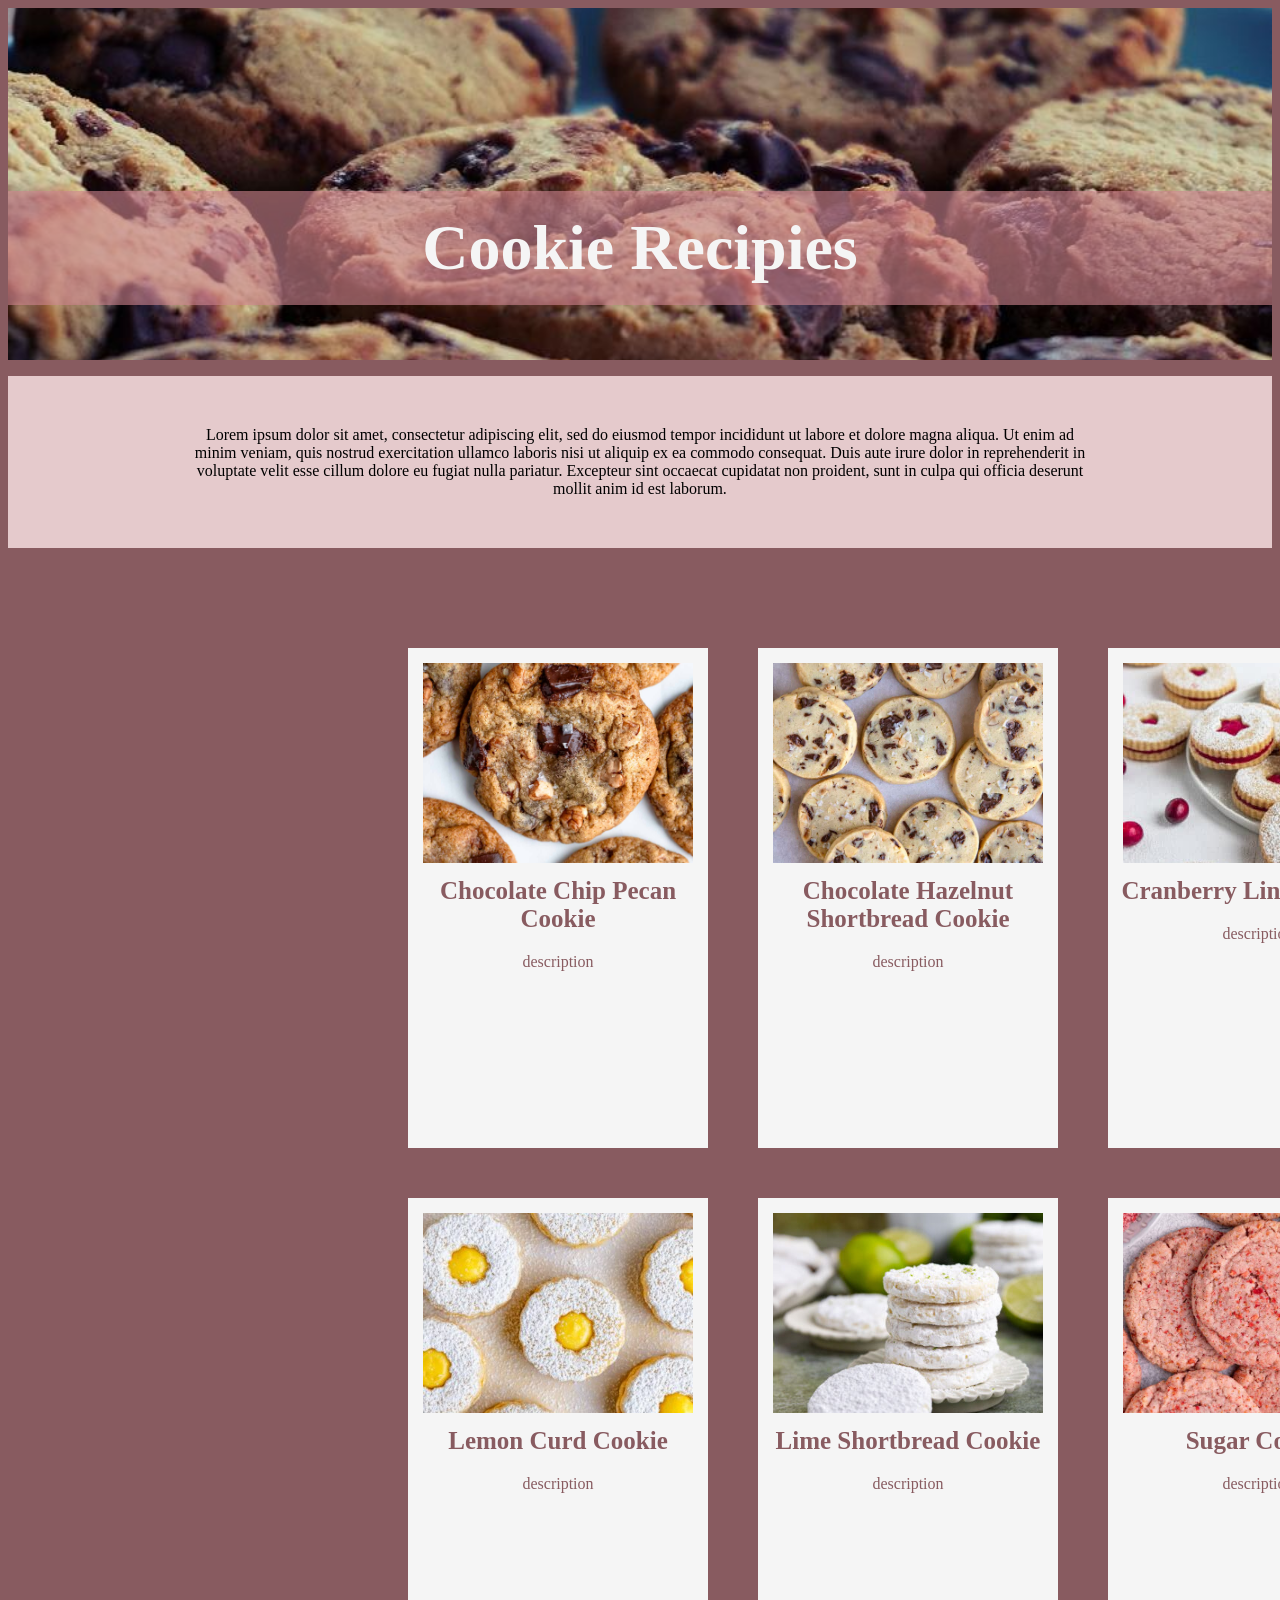
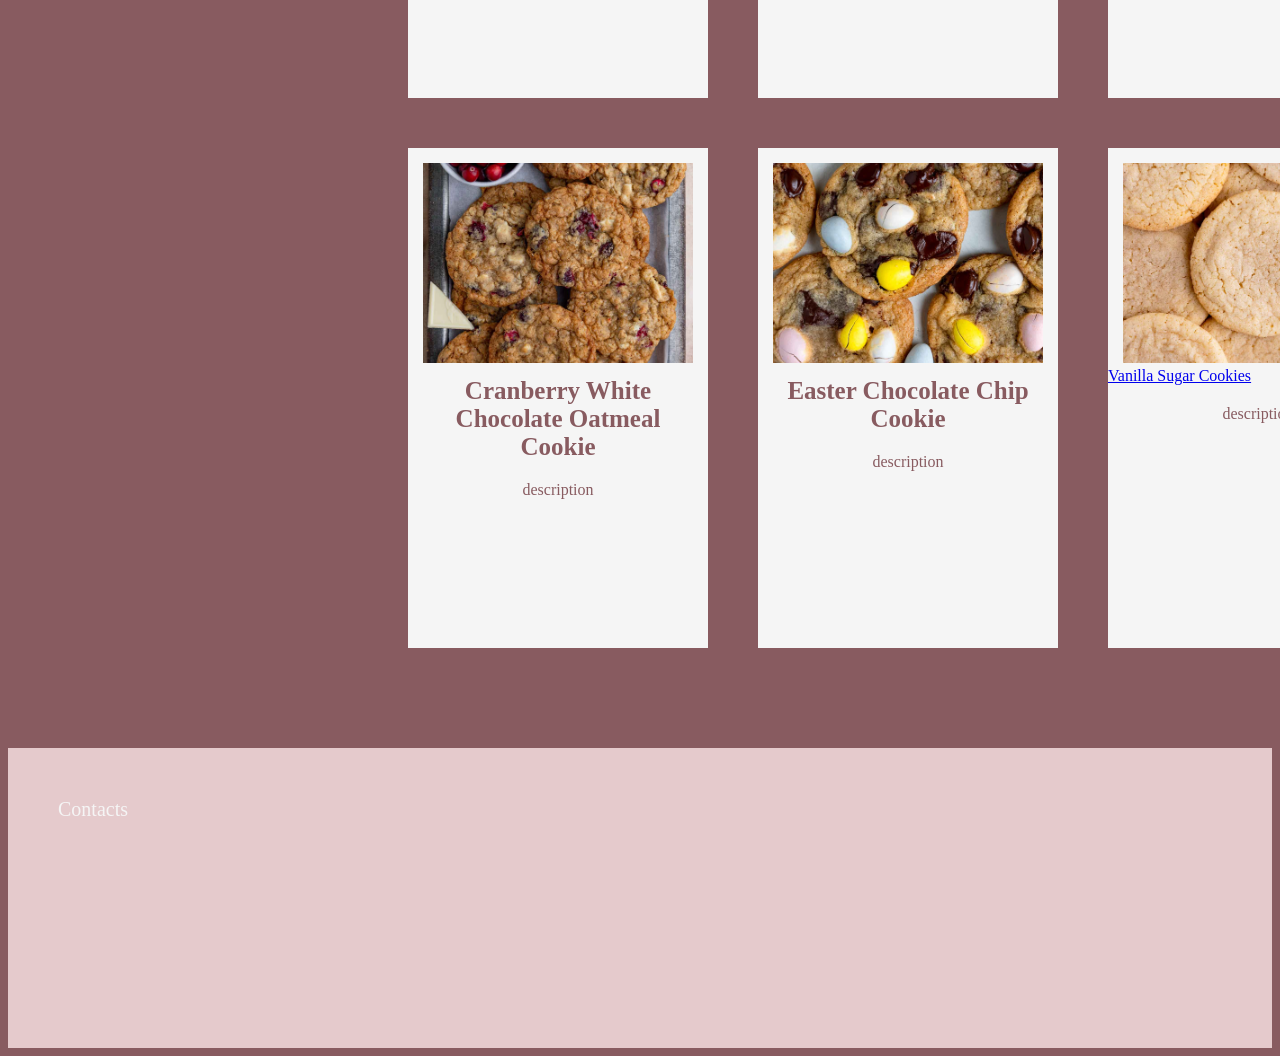
==== index.html @ 49d1e4c1 "made the entire recipe card body a clickable link & added hover effects for the card descs as well" ====
<!DOCTYPE html>
<html lang="en">
<head>
<meta charset="UTF-8">
<meta name="viewport" content="width=device-width, initial-scale=1.0">
<link rel="stylesheet" href="index-style.css">
<title>Cookie Recipies</title>
</head>
<body>
    <section class="hero-image">
        <h1 class="hero-text"> Cookie Recipies </h1>
    </section>
    <section class="description">
        <p class="descriptive-text">
            Lorem ipsum dolor sit amet, consectetur adipiscing elit, sed do eiusmod tempor incididunt ut labore et dolore magna aliqua. Ut enim ad minim veniam, quis nostrud exercitation ullamco laboris nisi ut aliquip ex ea commodo consequat. Duis aute irure dolor in reprehenderit in voluptate velit esse cillum dolore eu fugiat nulla pariatur. Excepteur sint occaecat cupidatat non proident, sunt in culpa qui officia deserunt mollit anim id est laborum.
        </p>
    </section>
    <section class="grid">
        <a href="./chocolate-chip-pecan-recipe-page.html">
            <div class="card">
                <div class="img-container-pecan"></div>
                <h2>Chocolate Chip Pecan Cookie</h2>
                <p class="card-text"> description</p>
            </div>
        </a>
        <a href="./chocolate-hazelnut-shortbread-recipe-page.html">
            <div class="card">
                <div class="img-container-hazel"></div>
                <h2>Chocolate Hazelnut Shortbread Cookie</h2>
                <p class="card-text"> description</p>
            </div>
        </a>
        <a href="./cranberry-linzer-recipe-page.html">
            <div class="card">
                <div class="img-container-linzer"></div>
                <h2>Cranberry Linzer Cookie</h2>
                <p class="card-text"> description</p>
            </div>
        </a>
        <a href="./lemon-curd-recipe-page.html">
            <div class="card">
                <div class="img-container-lemon"></div>
                <h2>Lemon Curd Cookie</h2>
                <p class="card-text"> description</p>
            </div>
        </a>
        <a href="./lime-shortbread-recipe-page.html">
            <div class="card">
                <div class="img-container-lime"></div>
                <h2>Lime Shortbread Cookie</h2>
                <p class="card-text"> description</p>
            </div>
        </a>
        <a href="./strawberry-sugar.html">
            <div class="card">
                <div class="img-container-strawberry"></div>
                <h2>Sugar Cookie</h2> 
                <p class="card-text"> description</p>
            </div>
        </a>
        <a href="./cranberry-white-chocolate-oatmeal-recipe-page.html">
            <div class="card">
                <div class="img-container-oat"></div>
                <h2>Cranberry White Chocolate Oatmeal Cookie</h2>
                <p class="card-text"> description</p>
            </div>
        </a>
        <a href="./easter-chocolate-chip-recipe-page.html">
            <div class="card">
                <div class="img-container-easter"></div>
                <h2>Easter Chocolate Chip Cookie</h2>
                <p class="card-text"> description</p>
            </div>
        </a>
        <div class="card">
             <div class="img-container-vanilla">
            </div>
            <a href="./vanilla-sugar-recipe-page.html">Vanilla Sugar Cookies</a>
            <p class="card-text"> description</p>
        </div>
    </section>
    <section class="banner-box">
        <p class="contacts-text">
            Contacts
        </p>

    </section>
</body>
---- index-style.css ----
body{
    background: #885B60;
}
img{
    overflow: hidden;
}
.hero-text {
    display: block;
    background-color: #CF868F99;
    color: whitesmoke;
    position: absolute;
    text-align: center;
    top: 130px;
    width: 100%;
    font-size: 4rem;
    padding-top: 20px;
    padding-bottom: 20px;
}
.hero-image {
    background-image: url("./imgs/hero-img.jpg");
    height: 352px;
    width: 100%;
    background-size: cover;
    background-position: center;
    position: relative;
    margin: 0;
    padding: 0;
}
.description{
    background: #E5CACC;
    width: 100%;
    margin: 0;
    padding: 0;
}
.descriptive-text{
    text-align: center;
    padding: 50px;
    margin-left: 10%;
    margin-right: 10%;
}
.grid{
    display: grid;
    grid-template-columns: auto auto auto;
    gap: 50px;
    margin-top: 100px;
    margin-left: 400px;
    margin-right: 400px;
    margin-bottom: 100px;
}
.card{
    display:inline-block;
    background: whitesmoke;
    margin: auto;
    height: 500px;
    width: 300px;
    color:#885B60
}
.card:hover{
    border-style: double;
    border-width: 10px;
    border-color: #FFDEDE;
    height: 480px;
    width: 280px;
    text-decoration: underline;
    font-weight: bolder;
}
.img-container-pecan{
    background-image: url("./imgs/Chocolate-Chip-Pecan-Cookies.jpg");
    height: 40%;
    width: 90%;
    background-size: cover;
    background-position: center;
    position: relative;
    margin: 15px;
    margin-bottom: 0px;
    padding: 0;
    display: inline-block;
}
.img-container-hazel{
    background-image: url("./imgs/Chocolate-Hazelnut-Shortbread-Cookies-2-.jpg");
    height: 40%;
    width: 90%;
    background-size: cover;
    background-position: center;
    position: relative;
    margin: 15px;
    margin-bottom: 0px;
    padding: 0;
    display: inline-block;
}
.img-container-linzer{
    background-image: url("./imgs/Cranberry-Linzer-Cookie-3-5-360x480.jpg");
    height: 40%;
    width: 90%;
    background-size: cover;
    background-position: center;
    position: relative;
    margin: 15px;
    margin-bottom: 0px;
    padding: 0;
    display: inline-block;
}
.img-container-lemon{
    background-image: url("./imgs/Lemon-Curd-Cookies-21-360x480.jpg");
    height: 40%;
    width: 90%;
    background-size: cover;
    background-position: center;
    position: relative;
    margin: 15px;
    margin-bottom: 0px;
    padding: 0;
    display: inline-block;
}
.img-container-lime{
    background-image: url("./imgs/Lime-Shortbread-Cookies-93-3C-360x480.jpg");
    height: 40%;
    width: 90%;
    background-size: cover;
    background-position: center;
    position: relative;
    margin: 15px;
    margin-bottom: 0px;
    padding: 0;
    display: inline-block;
}
.img-container-strawberry{
    background-image: url("./imgs/Strawberry-Sugar-Cookies.jpg");
    height: 40%;
    width: 90%;
    background-size: cover;
    background-position: center;
    position: relative;
    margin: 15px;
    margin-bottom: 0px;
    padding: 0;
    display: inline-block;
}
.img-container-oat{
    background-image: url("./imgs/Cranberry-White-Chocolate-Oatmeal-Cookies-28.jpg");
    height: 40%;
    width: 90%;
    background-size: cover;
    background-position: center;
    position: relative;
    margin: 15px;
    margin-bottom: 0px;
    padding: 0;
    display: inline-block;
}
.img-container-easter{
    background-image: url("./imgs/Easter-Chocolate-Chip-Cookies-17.jpg");
    height: 40%;
    width: 90%;
    background-size: cover;
    background-position: center;
    position: relative;
    margin: 15px;
    margin-bottom: 0px;
    padding: 0;
    display: inline-block;
}
.img-container-vanilla{
    background-image: url("./imgs/Vanilla-Sugar-Cookies-1-86.jpg");
    height: 40%;
    width: 90%;
    background-size: cover;
    background-position: center;
    position: relative;
    margin: 15px;
    margin-bottom: 0px;
    padding: 0;
    display: inline-block;
}
h2{
    text-align: center;
    color: #885B60;
    font-size: 25px;
    margin: 10px;
    display: block;
    font-weight: bold;
    text-decoration: none;
}
.card-text{
    color: #885B60;
    text-align: center;
    margin: 20px;
}
.banner-box{
    width: 100%;
    height: 300px;
    background: #E5CACC;
    margin: 0;
    padding: 0;
}
.contacts-text{
    color: whitesmoke;
    font-size: 20px;
    padding: 50px;
}
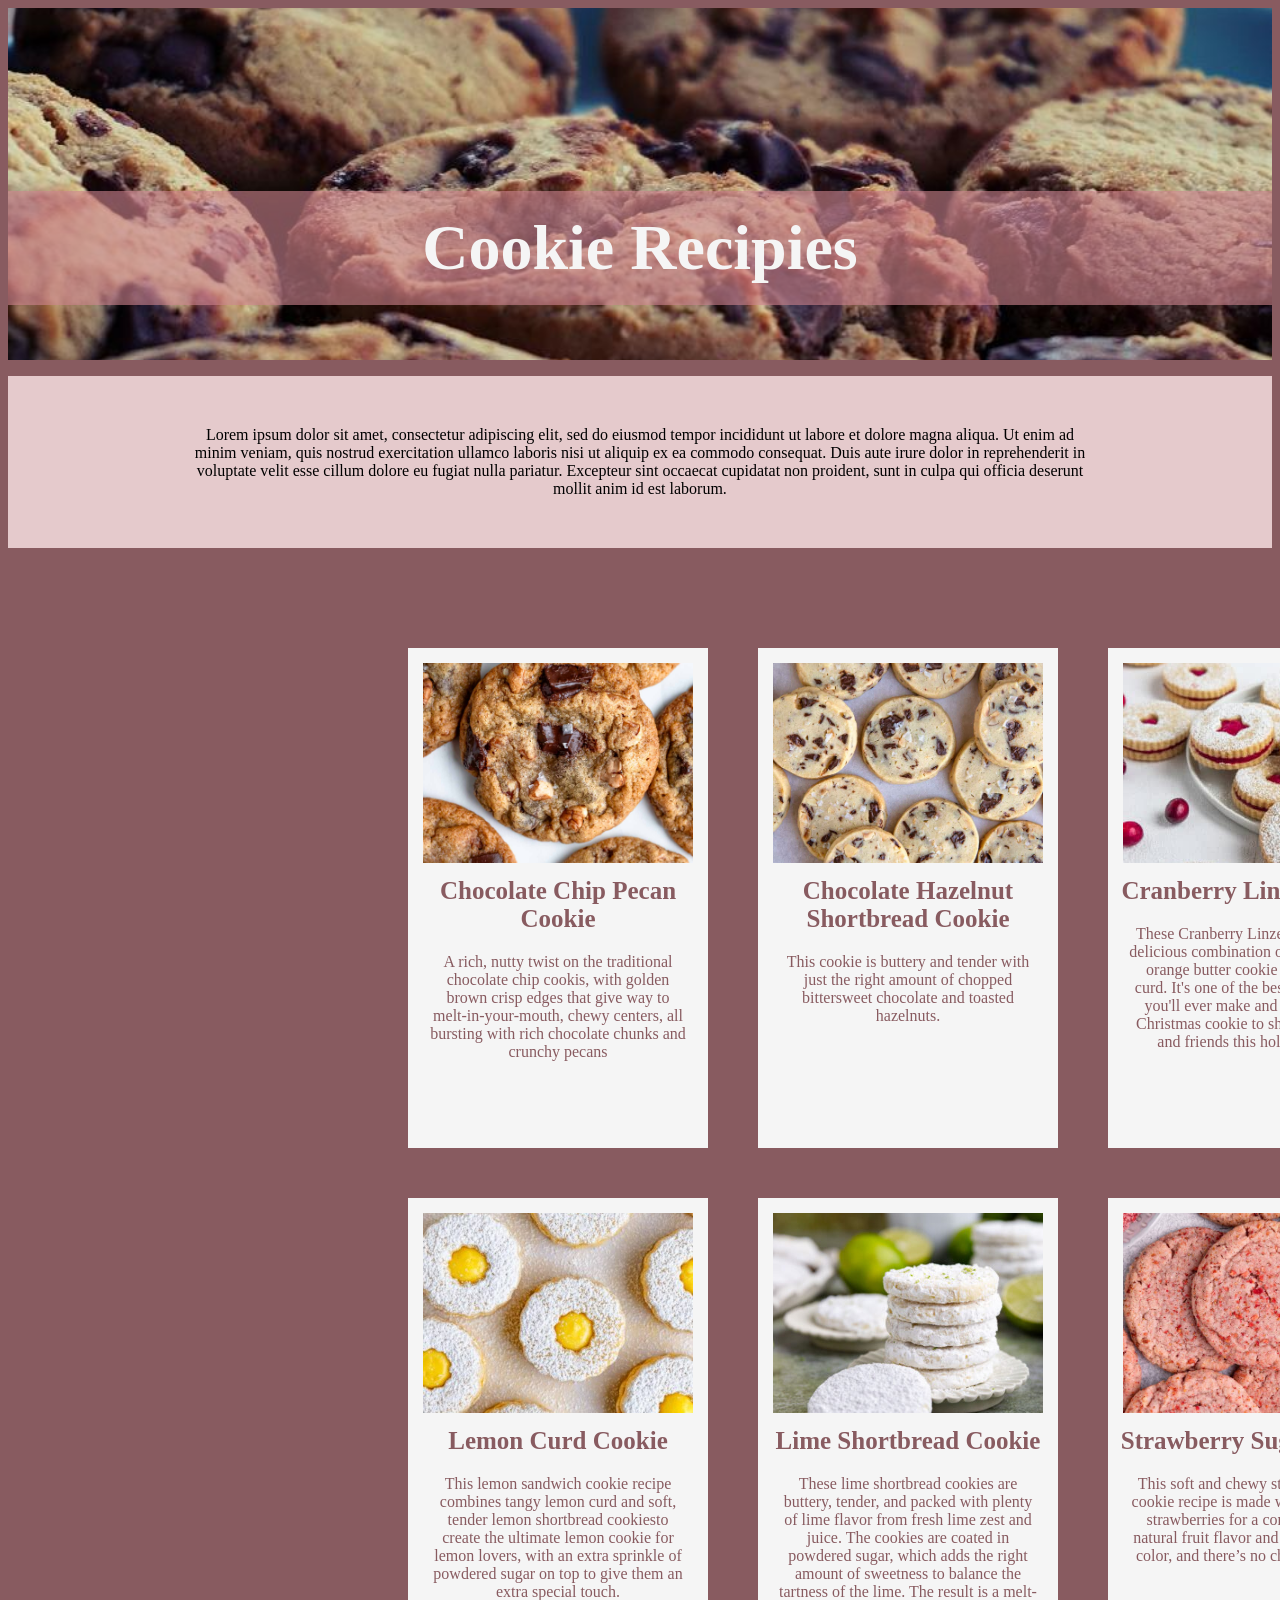
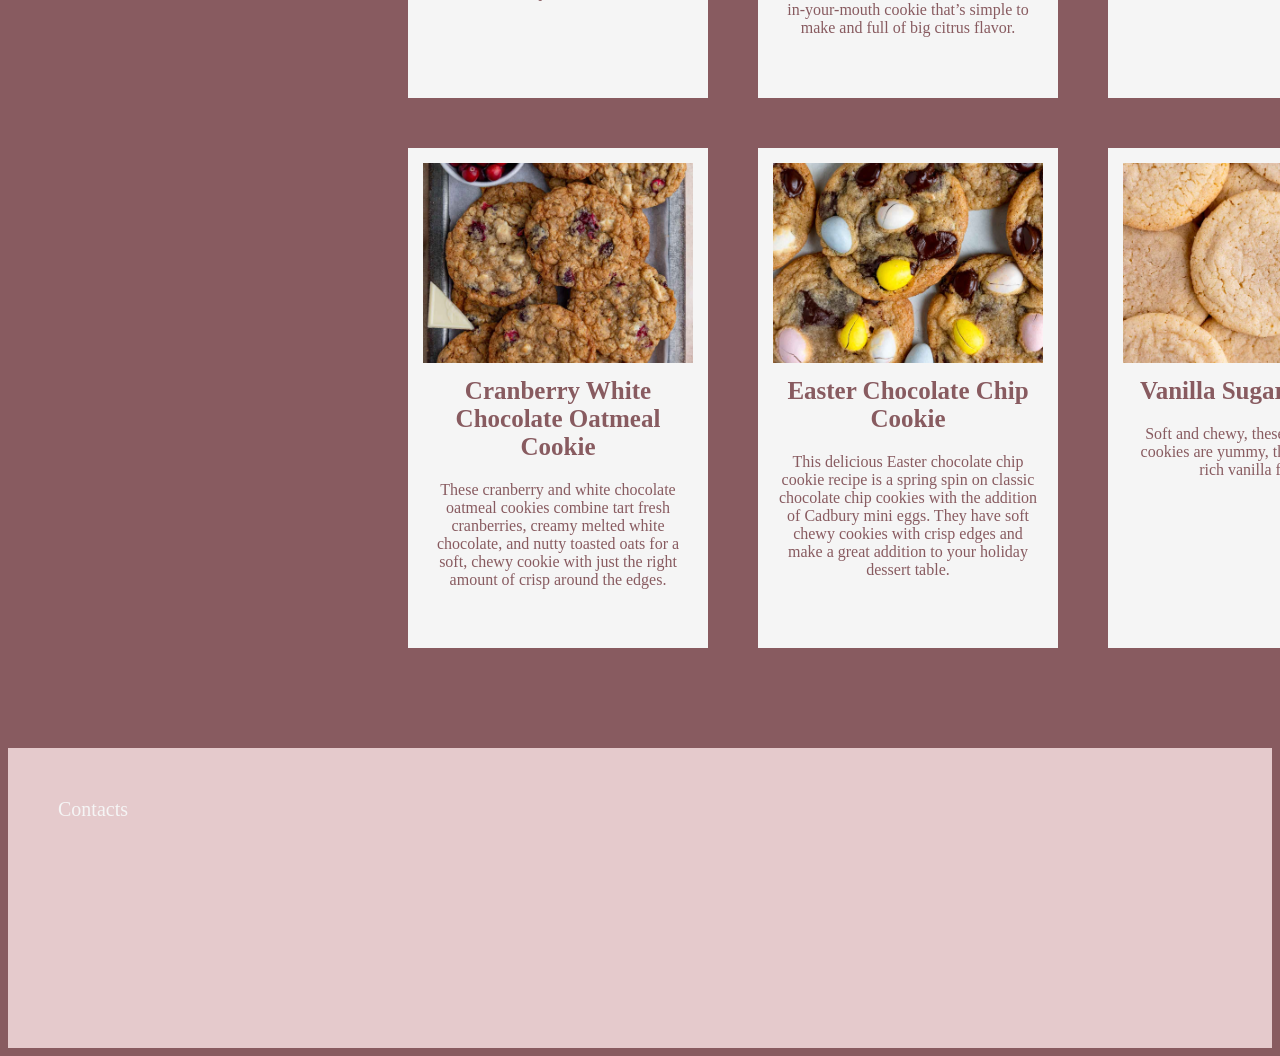
==== commit 9c1fc165: "added the info txt file and added the card blurbs" ====
--- a/index.html
+++ b/index.html
@@ -20,64 +20,66 @@
             <div class="card">
                 <div class="img-container-pecan"></div>
                 <h2>Chocolate Chip Pecan Cookie</h2>
-                <p class="card-text"> description</p>
+                <p class="card-text">A rich, nutty twist on the traditional chocolate chip cookis, with golden brown crisp edges that give way to melt-in-your-mouth, chewy centers, all bursting with rich chocolate chunks and crunchy pecans</p>
             </div>
         </a>
         <a href="./chocolate-hazelnut-shortbread-recipe-page.html">
             <div class="card">
                 <div class="img-container-hazel"></div>
                 <h2>Chocolate Hazelnut Shortbread Cookie</h2>
-                <p class="card-text"> description</p>
+                <p class="card-text">This cookie is buttery and tender with just the right amount of chopped bittersweet chocolate and toasted hazelnuts.</p>
             </div>
         </a>
         <a href="./cranberry-linzer-recipe-page.html">
             <div class="card">
                 <div class="img-container-linzer"></div>
                 <h2>Cranberry Linzer Cookie</h2>
-                <p class="card-text"> description</p>
+                <p class="card-text">These Cranberry Linzer Cookies are a delicious combination of an almond and orange butter cookie and cranberry curd. It's one of the best linzer cookies you'll ever make and it's the perfect Christmas cookie to share with family and friends this holiday season.</p>
             </div>
         </a>
         <a href="./lemon-curd-recipe-page.html">
             <div class="card">
                 <div class="img-container-lemon"></div>
                 <h2>Lemon Curd Cookie</h2>
-                <p class="card-text"> description</p>
+                <p class="card-text">This lemon sandwich cookie recipe combines tangy lemon curd and soft, tender lemon shortbread cookiesto create the ultimate lemon cookie for lemon lovers, with an extra sprinkle of powdered sugar on top to give them an extra special touch.</p>
             </div>
         </a>
         <a href="./lime-shortbread-recipe-page.html">
             <div class="card">
                 <div class="img-container-lime"></div>
                 <h2>Lime Shortbread Cookie</h2>
-                <p class="card-text"> description</p>
+                <p class="card-text">These lime shortbread cookies are buttery, tender, and packed with plenty of lime flavor from fresh lime zest and juice. The cookies are coated in powdered sugar, which adds the right amount of sweetness to balance the tartness of the lime. The result is a melt-in-your-mouth cookie that’s simple to make and full of big citrus flavor.</p>
             </div>
         </a>
         <a href="./strawberry-sugar.html">
             <div class="card">
                 <div class="img-container-strawberry"></div>
-                <h2>Sugar Cookie</h2> 
-                <p class="card-text"> description</p>
+                <h2>Strawberry Sugar Cookie</h2> 
+                <p class="card-text">This soft and chewy strawberry sugar cookie recipe is made with freeze-dried strawberries for a concentrated all-natural fruit flavor and a naturally pink color, and there’s no chilling required.</p>
             </div>
         </a>
         <a href="./cranberry-white-chocolate-oatmeal-recipe-page.html">
             <div class="card">
                 <div class="img-container-oat"></div>
                 <h2>Cranberry White Chocolate Oatmeal Cookie</h2>
-                <p class="card-text"> description</p>
+                <p class="card-text">These cranberry and white chocolate oatmeal cookies combine tart fresh cranberries, creamy melted white chocolate, and nutty toasted oats for a soft, chewy cookie with just the right amount of crisp around the edges.</p>
             </div>
         </a>
         <a href="./easter-chocolate-chip-recipe-page.html">
             <div class="card">
                 <div class="img-container-easter"></div>
                 <h2>Easter Chocolate Chip Cookie</h2>
-                <p class="card-text"> description</p>
+                <p class="card-text">This delicious Easter chocolate chip cookie recipe is a spring spin on classic chocolate chip cookies with the addition of Cadbury mini eggs.  They have soft chewy cookies with crisp edges and make a great addition to your holiday dessert table.</p>
             </div>
         </a>
+        <a href="./vanilla-sugar-recipe-page.html"> 
         <div class="card">
              <div class="img-container-vanilla">
             </div>
-            <a href="./vanilla-sugar-recipe-page.html">Vanilla Sugar Cookies</a>
-            <p class="card-text"> description</p>
+            <h2>Vanilla Sugar Cookies</h2>
+            <p class="card-text">Soft and chewy, these vanilla sugar cookies are yummy, thick and full of rich vanilla flavor.</p>
         </div>
+        </a>
     </section>
     <section class="banner-box">
         <p class="contacts-text">
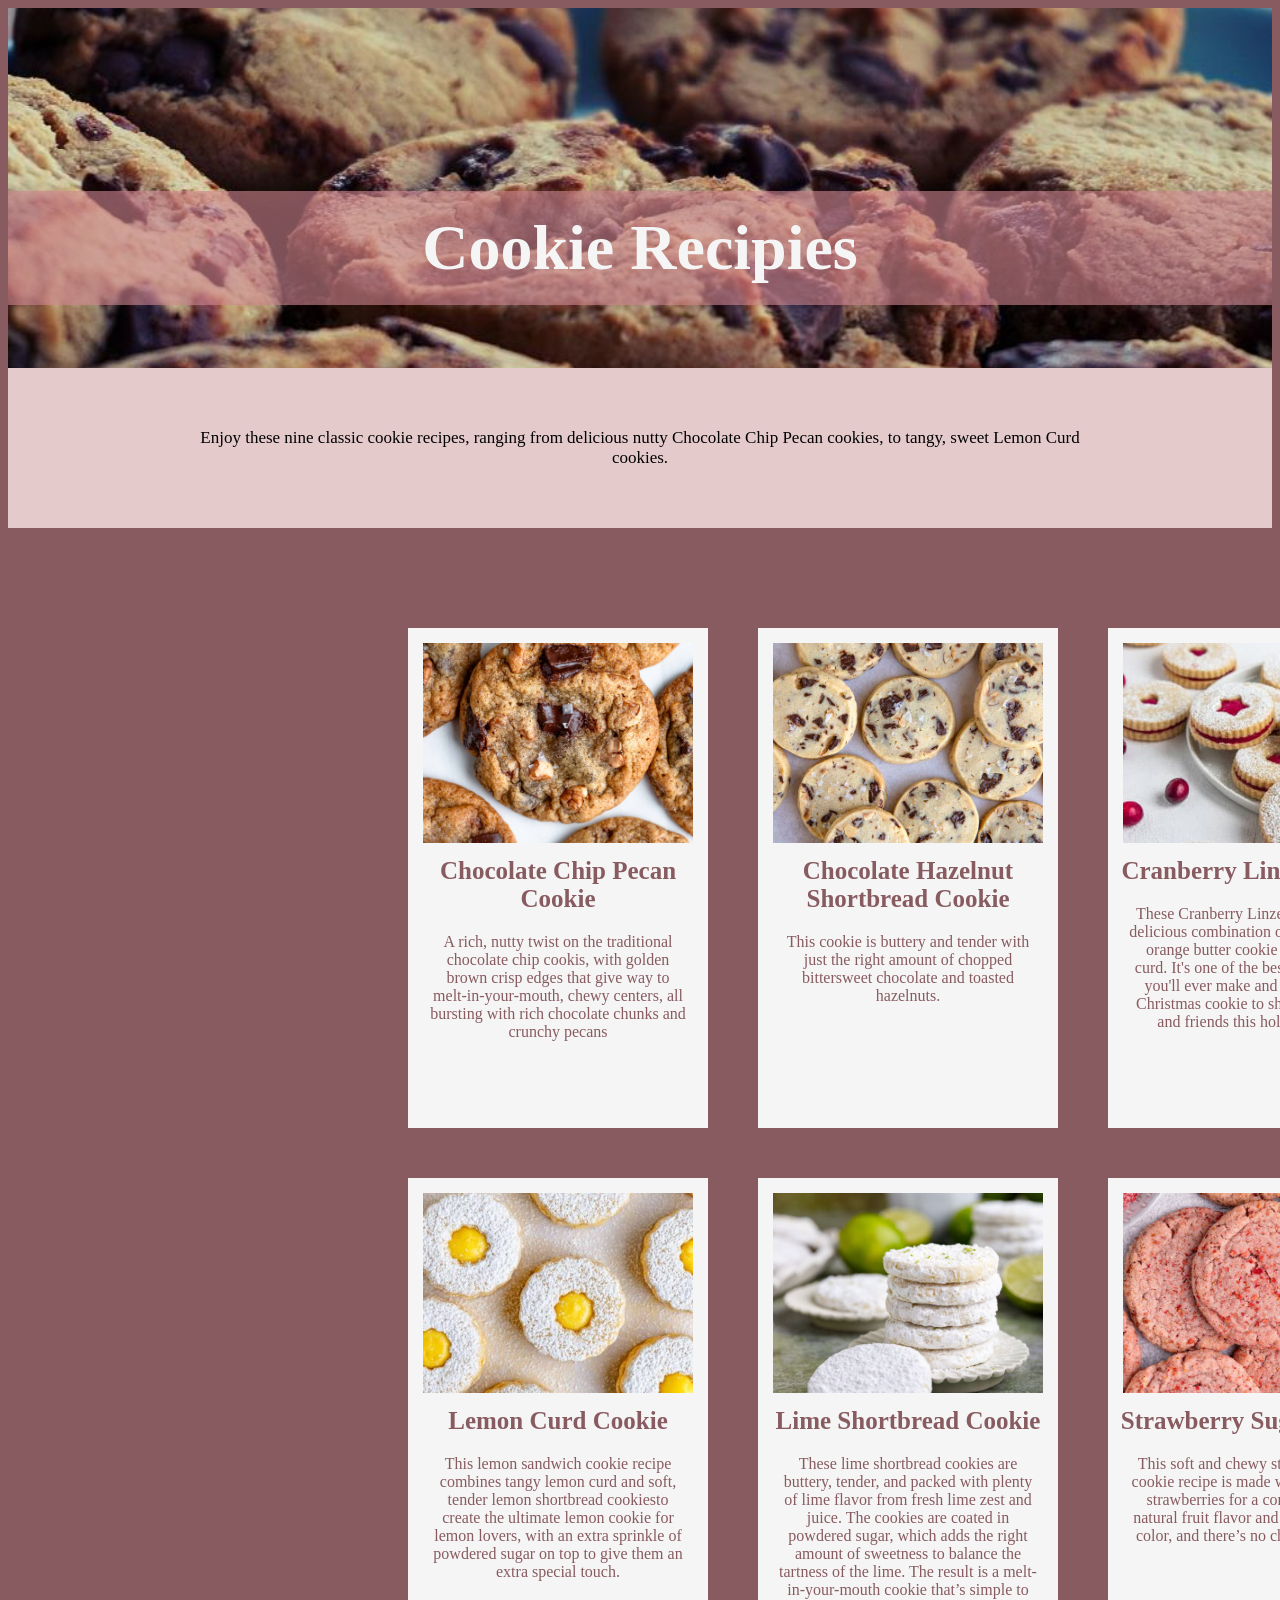
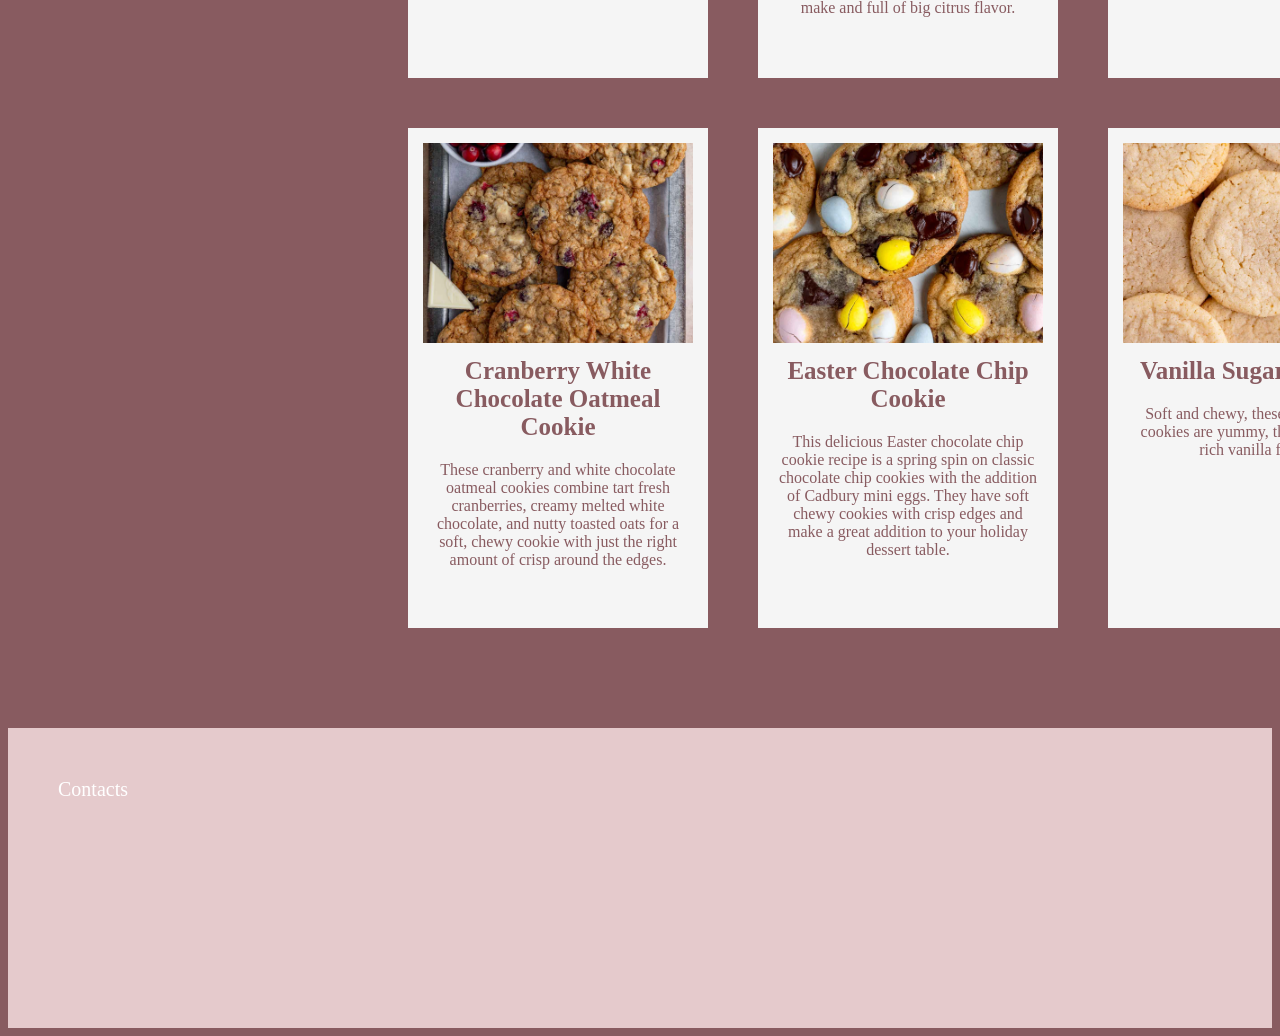
==== commit 1b130f11: "edited the index page blurb" ====
--- a/index.html
+++ b/index.html
@@ -12,7 +12,7 @@
     </section>
     <section class="description">
         <p class="descriptive-text">
-            Lorem ipsum dolor sit amet, consectetur adipiscing elit, sed do eiusmod tempor incididunt ut labore et dolore magna aliqua. Ut enim ad minim veniam, quis nostrud exercitation ullamco laboris nisi ut aliquip ex ea commodo consequat. Duis aute irure dolor in reprehenderit in voluptate velit esse cillum dolore eu fugiat nulla pariatur. Excepteur sint occaecat cupidatat non proident, sunt in culpa qui officia deserunt mollit anim id est laborum.
+            Enjoy these nine classic cookie recipes, ranging from delicious nutty Chocolate Chip Pecan cookies, to tangy, sweet Lemon Curd cookies.
         </p>
     </section>
     <section class="grid">
--- a/index-style.css
+++ b/index-style.css
@@ -19,7 +19,7 @@
 }
 .hero-image {
     background-image: url("./imgs/hero-img.jpg");
-    height: 352px;
+    height: 360px;
     width: 100%;
     background-size: cover;
     background-position: center;
@@ -35,9 +35,11 @@
 }
 .descriptive-text{
     text-align: center;
-    padding: 50px;
+    padding: 60px 50px 60px 50px;
+    margin: 0;
     margin-left: 10%;
     margin-right: 10%;
+    font-size: 17px;
 }
 .grid{
     display: grid;
@@ -195,7 +197,7 @@
     padding: 0;
 }
 .contacts-text{
-    color: whitesmoke;
+    color: white;
     font-size: 20px;
     padding: 50px;
 }
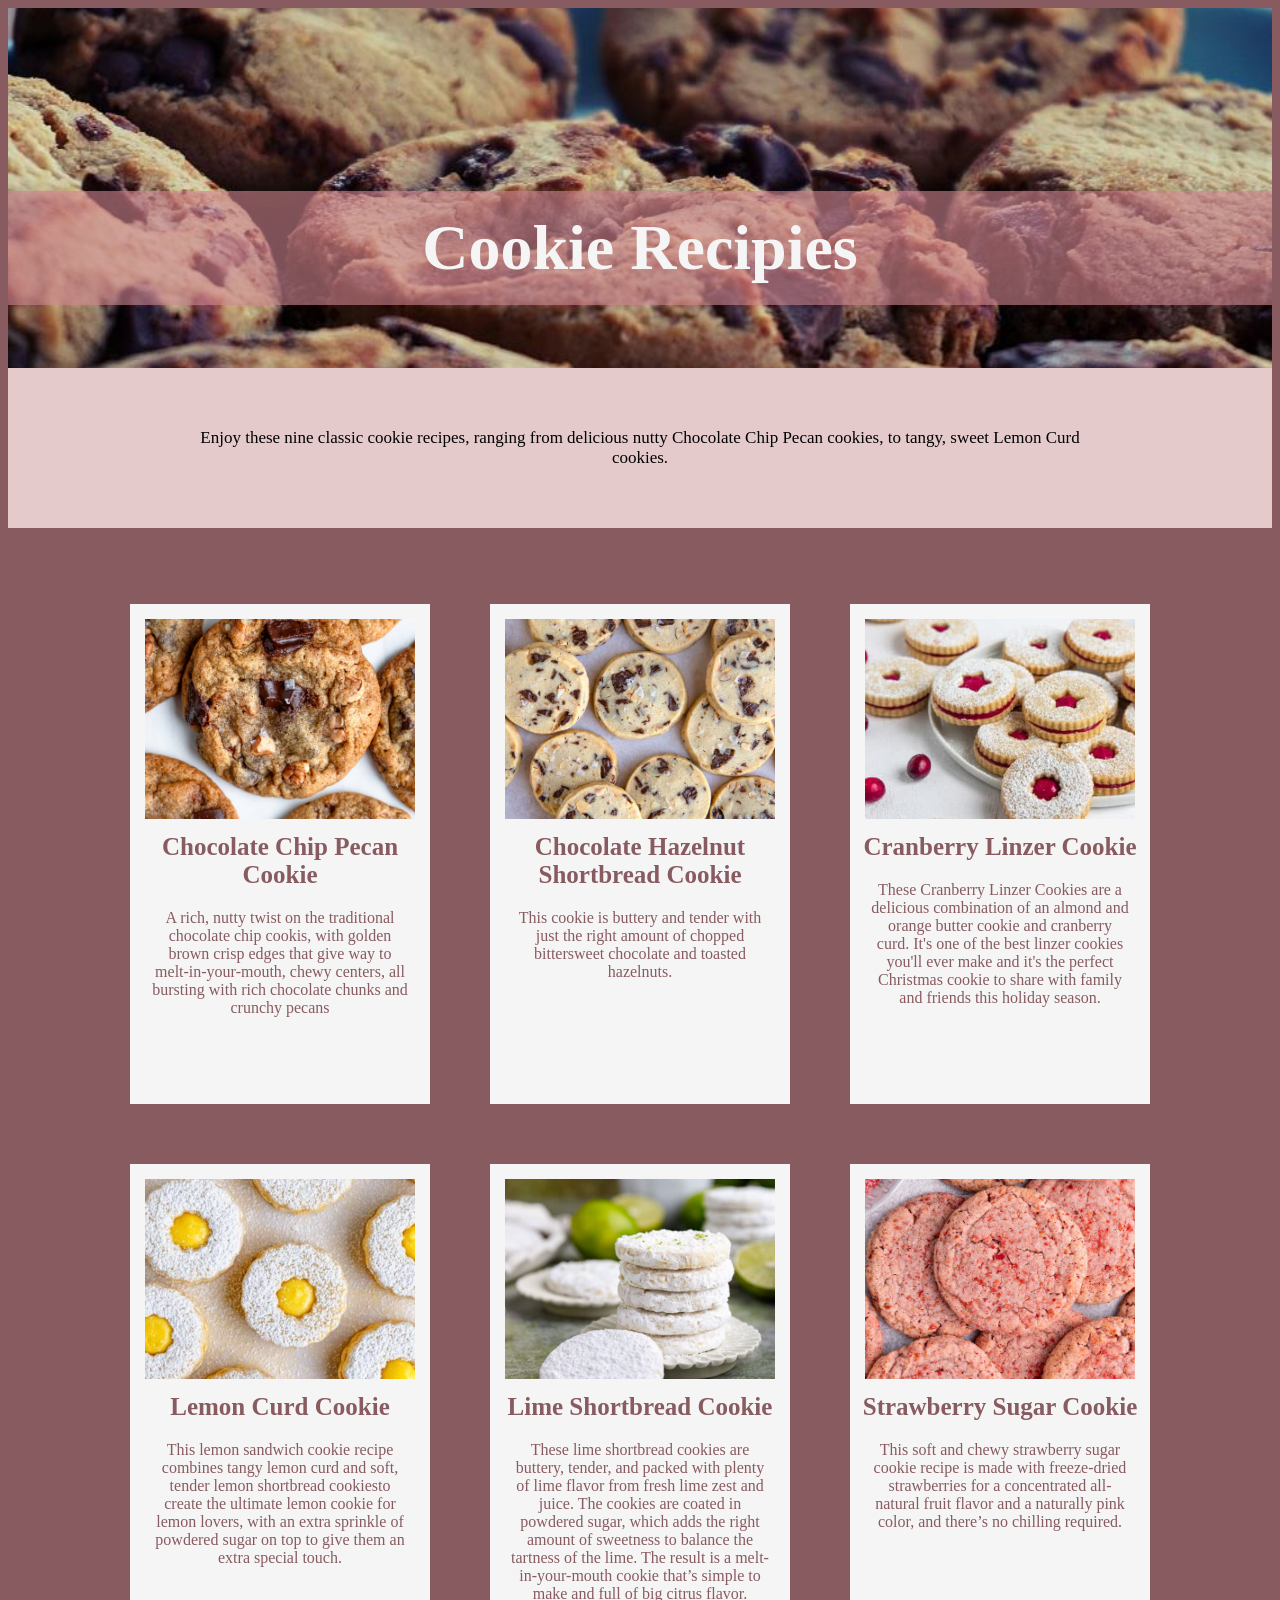
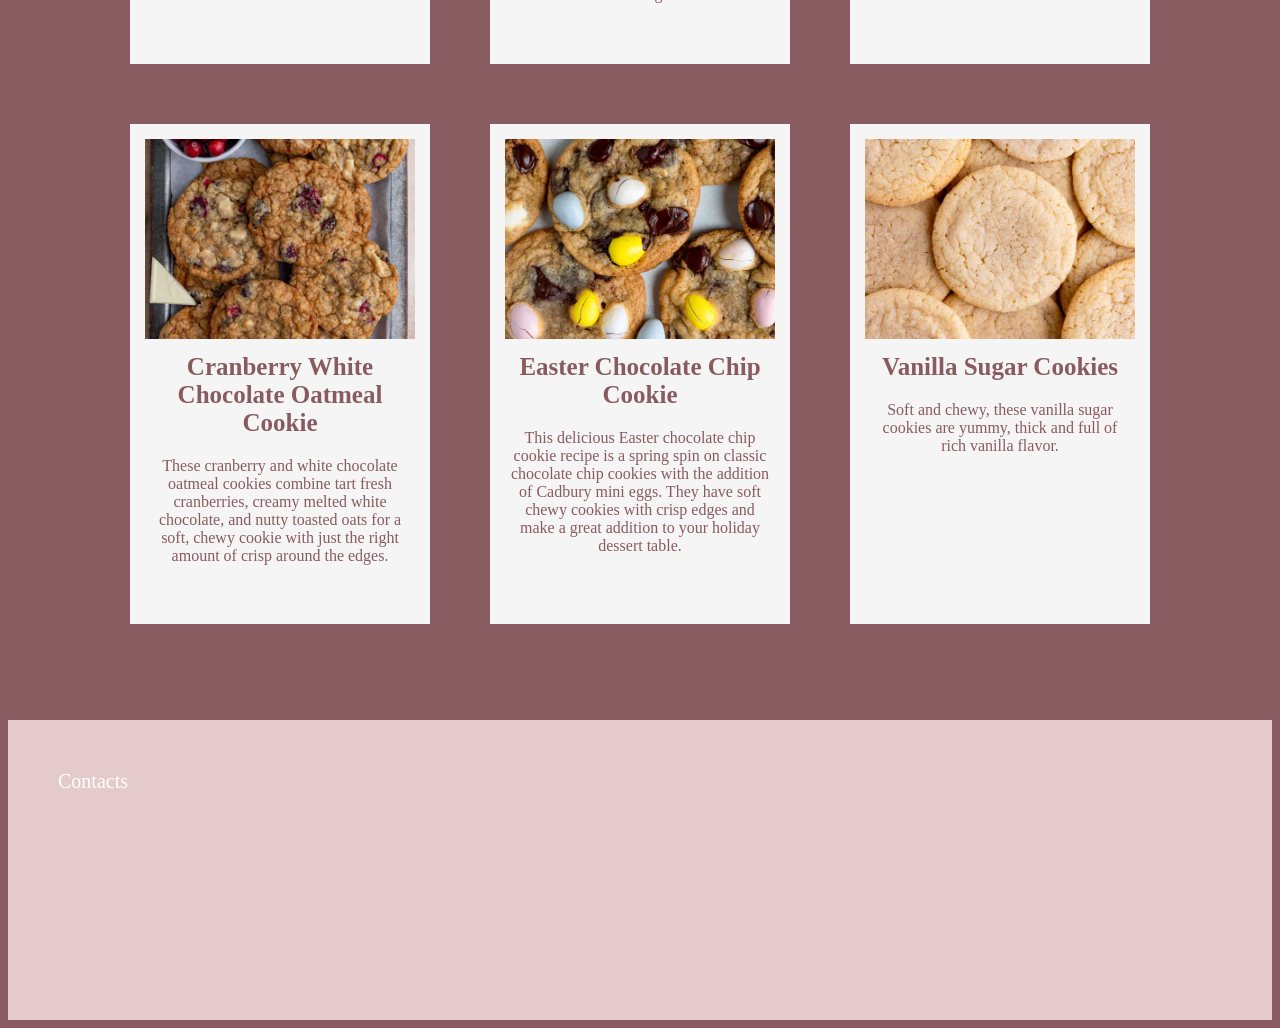
==== commit 33fdb068: "made the images in the cards proper images instead of background images" ====
--- a/index.html
+++ b/index.html
@@ -18,67 +18,66 @@
     <section class="grid">
         <a href="./chocolate-chip-pecan-recipe-page.html">
             <div class="card">
-                <div class="img-container-pecan"></div>
+                <img src="./imgs/Chocolate-Chip-Pecan-Cookies.jpg" alt="Chocolate Chip Pecan Cookies">
                 <h2>Chocolate Chip Pecan Cookie</h2>
                 <p class="card-text">A rich, nutty twist on the traditional chocolate chip cookis, with golden brown crisp edges that give way to melt-in-your-mouth, chewy centers, all bursting with rich chocolate chunks and crunchy pecans</p>
             </div>
         </a>
         <a href="./chocolate-hazelnut-shortbread-recipe-page.html">
             <div class="card">
-                <div class="img-container-hazel"></div>
+                <img src="./imgs/Chocolate-Hazelnut-Shortbread-Cookies-2-.jpg" alt="Chocolate Hazelnut Shortbread Cookie">
                 <h2>Chocolate Hazelnut Shortbread Cookie</h2>
                 <p class="card-text">This cookie is buttery and tender with just the right amount of chopped bittersweet chocolate and toasted hazelnuts.</p>
             </div>
         </a>
         <a href="./cranberry-linzer-recipe-page.html">
             <div class="card">
-                <div class="img-container-linzer"></div>
+                <img src="./imgs/Cranberry-Linzer-Cookie-3-5-360x480.jpg" alt="">
                 <h2>Cranberry Linzer Cookie</h2>
                 <p class="card-text">These Cranberry Linzer Cookies are a delicious combination of an almond and orange butter cookie and cranberry curd. It's one of the best linzer cookies you'll ever make and it's the perfect Christmas cookie to share with family and friends this holiday season.</p>
             </div>
         </a>
         <a href="./lemon-curd-recipe-page.html">
             <div class="card">
-                <div class="img-container-lemon"></div>
+                <img src="./imgs/Lemon-Curd-Cookies-21-360x480.jpg" alt="">
                 <h2>Lemon Curd Cookie</h2>
                 <p class="card-text">This lemon sandwich cookie recipe combines tangy lemon curd and soft, tender lemon shortbread cookiesto create the ultimate lemon cookie for lemon lovers, with an extra sprinkle of powdered sugar on top to give them an extra special touch.</p>
             </div>
         </a>
         <a href="./lime-shortbread-recipe-page.html">
             <div class="card">
-                <div class="img-container-lime"></div>
+                <img src="./imgs/Lime-Shortbread-Cookies-93-3C-360x480.jpg" alt="">
                 <h2>Lime Shortbread Cookie</h2>
                 <p class="card-text">These lime shortbread cookies are buttery, tender, and packed with plenty of lime flavor from fresh lime zest and juice. The cookies are coated in powdered sugar, which adds the right amount of sweetness to balance the tartness of the lime. The result is a melt-in-your-mouth cookie that’s simple to make and full of big citrus flavor.</p>
             </div>
         </a>
         <a href="./strawberry-sugar.html">
             <div class="card">
-                <div class="img-container-strawberry"></div>
+                <img src="./imgs/Strawberry-Sugar-Cookies.jpg" alt="">
                 <h2>Strawberry Sugar Cookie</h2> 
                 <p class="card-text">This soft and chewy strawberry sugar cookie recipe is made with freeze-dried strawberries for a concentrated all-natural fruit flavor and a naturally pink color, and there’s no chilling required.</p>
             </div>
         </a>
         <a href="./cranberry-white-chocolate-oatmeal-recipe-page.html">
             <div class="card">
-                <div class="img-container-oat"></div>
+                <img src="./imgs/Cranberry-White-Chocolate-Oatmeal-Cookies-28.jpg" alt="">
                 <h2>Cranberry White Chocolate Oatmeal Cookie</h2>
                 <p class="card-text">These cranberry and white chocolate oatmeal cookies combine tart fresh cranberries, creamy melted white chocolate, and nutty toasted oats for a soft, chewy cookie with just the right amount of crisp around the edges.</p>
             </div>
         </a>
         <a href="./easter-chocolate-chip-recipe-page.html">
             <div class="card">
-                <div class="img-container-easter"></div>
+                <img src="./imgs/Easter-Chocolate-Chip-Cookies-17.jpg" alt="">
                 <h2>Easter Chocolate Chip Cookie</h2>
                 <p class="card-text">This delicious Easter chocolate chip cookie recipe is a spring spin on classic chocolate chip cookies with the addition of Cadbury mini eggs.  They have soft chewy cookies with crisp edges and make a great addition to your holiday dessert table.</p>
             </div>
         </a>
         <a href="./vanilla-sugar-recipe-page.html"> 
-        <div class="card">
-             <div class="img-container-vanilla">
+            <div class="card">
+                <img src="./imgs/Vanilla-Sugar-Cookies-1-86.jpg" alt="">
+                <h2>Vanilla Sugar Cookies</h2>
+                <p class="card-text">Soft and chewy, these vanilla sugar cookies are yummy, thick and full of rich vanilla flavor.  </p>
             </div>
-            <h2>Vanilla Sugar Cookies</h2>
-            <p class="card-text">Soft and chewy, these vanilla sugar cookies are yummy, thick and full of rich vanilla flavor.</p>
-        </div>
         </a>
     </section>
     <section class="banner-box">
--- a/index-style.css
+++ b/index-style.css
@@ -44,11 +44,11 @@
 .grid{
     display: grid;
     grid-template-columns: auto auto auto;
-    gap: 50px;
-    margin-top: 100px;
-    margin-left: 400px;
-    margin-right: 400px;
-    margin-bottom: 100px;
+    place-content: center;
+    gap: 60px;
+    width: 100%;
+    padding-top: 6%;
+    padding-bottom: 6%;
 }
 .card{
     display:inline-block;
@@ -67,108 +67,10 @@
     text-decoration: underline;
     font-weight: bolder;
 }
-.img-container-pecan{
-    background-image: url("./imgs/Chocolate-Chip-Pecan-Cookies.jpg");
+img{
     height: 40%;
     width: 90%;
-    background-size: cover;
-    background-position: center;
-    position: relative;
-    margin: 15px;
-    margin-bottom: 0px;
-    padding: 0;
-    display: inline-block;
-}
-.img-container-hazel{
-    background-image: url("./imgs/Chocolate-Hazelnut-Shortbread-Cookies-2-.jpg");
-    height: 40%;
-    width: 90%;
-    background-size: cover;
-    background-position: center;
-    position: relative;
-    margin: 15px;
-    margin-bottom: 0px;
-    padding: 0;
-    display: inline-block;
-}
-.img-container-linzer{
-    background-image: url("./imgs/Cranberry-Linzer-Cookie-3-5-360x480.jpg");
-    height: 40%;
-    width: 90%;
-    background-size: cover;
-    background-position: center;
-    position: relative;
-    margin: 15px;
-    margin-bottom: 0px;
-    padding: 0;
-    display: inline-block;
-}
-.img-container-lemon{
-    background-image: url("./imgs/Lemon-Curd-Cookies-21-360x480.jpg");
-    height: 40%;
-    width: 90%;
-    background-size: cover;
-    background-position: center;
-    position: relative;
-    margin: 15px;
-    margin-bottom: 0px;
-    padding: 0;
-    display: inline-block;
-}
-.img-container-lime{
-    background-image: url("./imgs/Lime-Shortbread-Cookies-93-3C-360x480.jpg");
-    height: 40%;
-    width: 90%;
-    background-size: cover;
-    background-position: center;
-    position: relative;
-    margin: 15px;
-    margin-bottom: 0px;
-    padding: 0;
-    display: inline-block;
-}
-.img-container-strawberry{
-    background-image: url("./imgs/Strawberry-Sugar-Cookies.jpg");
-    height: 40%;
-    width: 90%;
-    background-size: cover;
-    background-position: center;
-    position: relative;
-    margin: 15px;
-    margin-bottom: 0px;
-    padding: 0;
-    display: inline-block;
-}
-.img-container-oat{
-    background-image: url("./imgs/Cranberry-White-Chocolate-Oatmeal-Cookies-28.jpg");
-    height: 40%;
-    width: 90%;
-    background-size: cover;
-    background-position: center;
-    position: relative;
-    margin: 15px;
-    margin-bottom: 0px;
-    padding: 0;
-    display: inline-block;
-}
-.img-container-easter{
-    background-image: url("./imgs/Easter-Chocolate-Chip-Cookies-17.jpg");
-    height: 40%;
-    width: 90%;
-    background-size: cover;
-    background-position: center;
-    position: relative;
-    margin: 15px;
-    margin-bottom: 0px;
-    padding: 0;
-    display: inline-block;
-}
-.img-container-vanilla{
-    background-image: url("./imgs/Vanilla-Sugar-Cookies-1-86.jpg");
-    height: 40%;
-    width: 90%;
-    background-size: cover;
-    background-position: center;
+    object-fit: cover;
     position: relative;
     margin: 15px;
     margin-bottom: 0px;
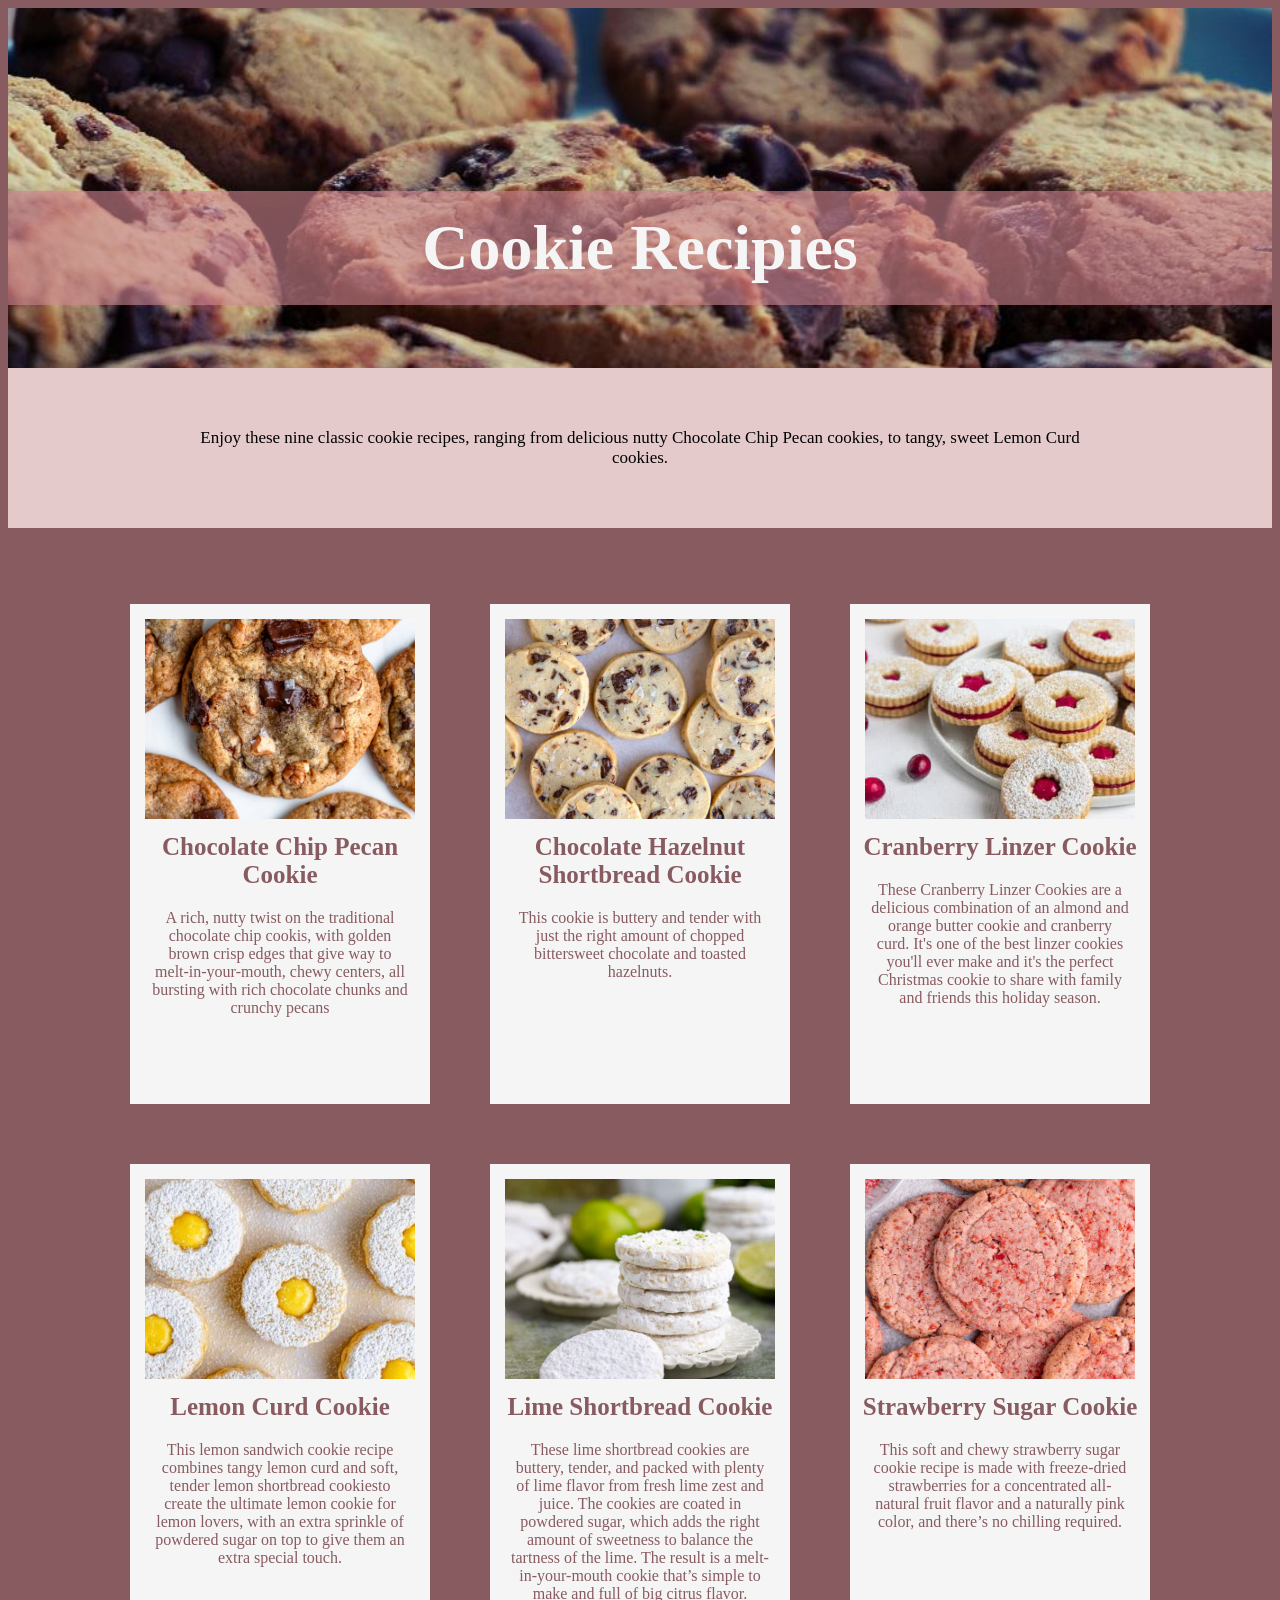
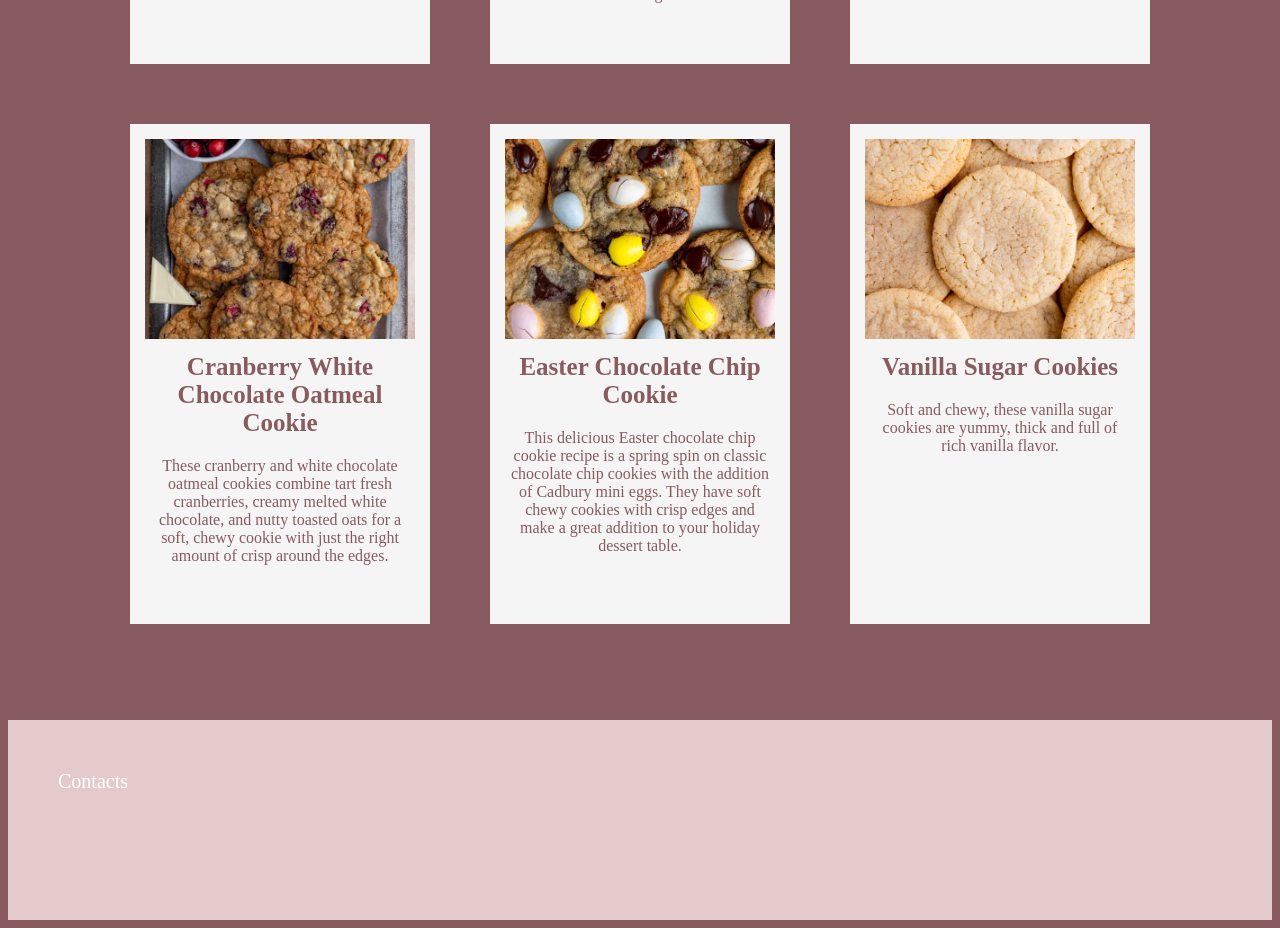
==== commit ac266e47: "changed index page description box & banner box to 'div's instead of 'section's" ====
--- a/index.html
+++ b/index.html
@@ -10,11 +10,11 @@
     <section class="hero-image">
         <h1 class="hero-text"> Cookie Recipies </h1>
     </section>
-    <section class="description">
+    <div class="description">
         <p class="descriptive-text">
             Enjoy these nine classic cookie recipes, ranging from delicious nutty Chocolate Chip Pecan cookies, to tangy, sweet Lemon Curd cookies.
         </p>
-    </section>
+    </div>
     <section class="grid">
         <a href="./chocolate-chip-pecan-recipe-page.html">
             <div class="card">
@@ -32,58 +32,58 @@
         </a>
         <a href="./cranberry-linzer-recipe-page.html">
             <div class="card">
-                <img src="./imgs/Cranberry-Linzer-Cookie-3-5-360x480.jpg" alt="">
+                <img src="./imgs/Cranberry-Linzer-Cookie-3-5-360x480.jpg" alt="Cranberry Linzer Cookie">
                 <h2>Cranberry Linzer Cookie</h2>
                 <p class="card-text">These Cranberry Linzer Cookies are a delicious combination of an almond and orange butter cookie and cranberry curd. It's one of the best linzer cookies you'll ever make and it's the perfect Christmas cookie to share with family and friends this holiday season.</p>
             </div>
         </a>
         <a href="./lemon-curd-recipe-page.html">
             <div class="card">
-                <img src="./imgs/Lemon-Curd-Cookies-21-360x480.jpg" alt="">
+                <img src="./imgs/Lemon-Curd-Cookies-21-360x480.jpg" alt="Lemon Curd Cookie">
                 <h2>Lemon Curd Cookie</h2>
                 <p class="card-text">This lemon sandwich cookie recipe combines tangy lemon curd and soft, tender lemon shortbread cookiesto create the ultimate lemon cookie for lemon lovers, with an extra sprinkle of powdered sugar on top to give them an extra special touch.</p>
             </div>
         </a>
         <a href="./lime-shortbread-recipe-page.html">
             <div class="card">
-                <img src="./imgs/Lime-Shortbread-Cookies-93-3C-360x480.jpg" alt="">
+                <img src="./imgs/Lime-Shortbread-Cookies-93-3C-360x480.jpg" alt="Lime Shortbread Cookie">
                 <h2>Lime Shortbread Cookie</h2>
                 <p class="card-text">These lime shortbread cookies are buttery, tender, and packed with plenty of lime flavor from fresh lime zest and juice. The cookies are coated in powdered sugar, which adds the right amount of sweetness to balance the tartness of the lime. The result is a melt-in-your-mouth cookie that’s simple to make and full of big citrus flavor.</p>
             </div>
         </a>
         <a href="./strawberry-sugar.html">
             <div class="card">
-                <img src="./imgs/Strawberry-Sugar-Cookies.jpg" alt="">
+                <img src="./imgs/Strawberry-Sugar-Cookies.jpg" alt="Strawberry Sugar Cookie">
                 <h2>Strawberry Sugar Cookie</h2> 
                 <p class="card-text">This soft and chewy strawberry sugar cookie recipe is made with freeze-dried strawberries for a concentrated all-natural fruit flavor and a naturally pink color, and there’s no chilling required.</p>
             </div>
         </a>
         <a href="./cranberry-white-chocolate-oatmeal-recipe-page.html">
             <div class="card">
-                <img src="./imgs/Cranberry-White-Chocolate-Oatmeal-Cookies-28.jpg" alt="">
+                <img src="./imgs/Cranberry-White-Chocolate-Oatmeal-Cookies-28.jpg" alt="Cranberry White Chocolate Oatmeal Cookie">
                 <h2>Cranberry White Chocolate Oatmeal Cookie</h2>
                 <p class="card-text">These cranberry and white chocolate oatmeal cookies combine tart fresh cranberries, creamy melted white chocolate, and nutty toasted oats for a soft, chewy cookie with just the right amount of crisp around the edges.</p>
             </div>
         </a>
         <a href="./easter-chocolate-chip-recipe-page.html">
             <div class="card">
-                <img src="./imgs/Easter-Chocolate-Chip-Cookies-17.jpg" alt="">
+                <img src="./imgs/Easter-Chocolate-Chip-Cookies-17.jpg" alt="Easter Chocolate Chip Cookie">
                 <h2>Easter Chocolate Chip Cookie</h2>
                 <p class="card-text">This delicious Easter chocolate chip cookie recipe is a spring spin on classic chocolate chip cookies with the addition of Cadbury mini eggs.  They have soft chewy cookies with crisp edges and make a great addition to your holiday dessert table.</p>
             </div>
         </a>
         <a href="./vanilla-sugar-recipe-page.html"> 
             <div class="card">
-                <img src="./imgs/Vanilla-Sugar-Cookies-1-86.jpg" alt="">
+                <img src="./imgs/Vanilla-Sugar-Cookies-1-86.jpg" alt="Vanilla Sugar Cookies">
                 <h2>Vanilla Sugar Cookies</h2>
                 <p class="card-text">Soft and chewy, these vanilla sugar cookies are yummy, thick and full of rich vanilla flavor.  </p>
             </div>
         </a>
     </section>
-    <section class="banner-box">
+    <div class="banner-box">
         <p class="contacts-text">
             Contacts
         </p>
 
-    </section>
+    </div>
 </body>
--- a/index-style.css
+++ b/index-style.css
@@ -93,7 +93,7 @@
 }
 .banner-box{
     width: 100%;
-    height: 300px;
+    height: 200px;
     background: #E5CACC;
     margin: 0;
     padding: 0;
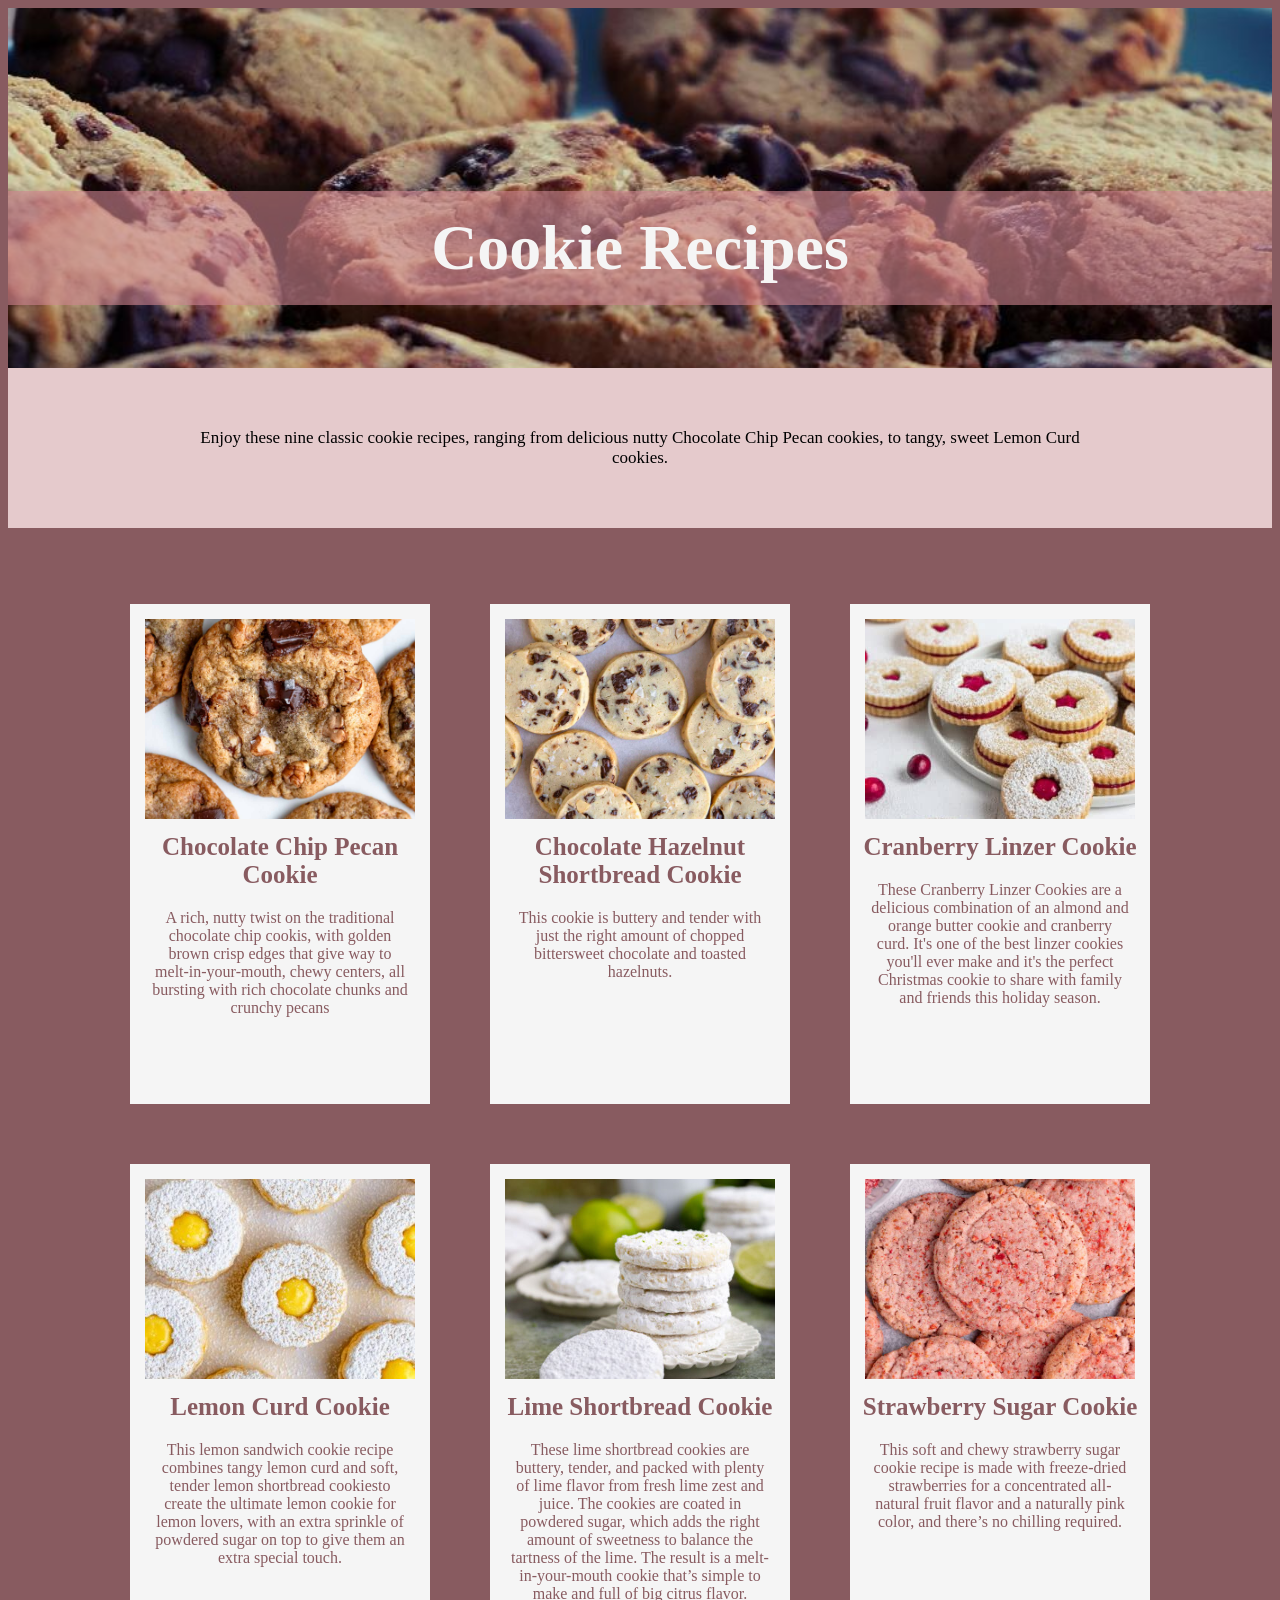
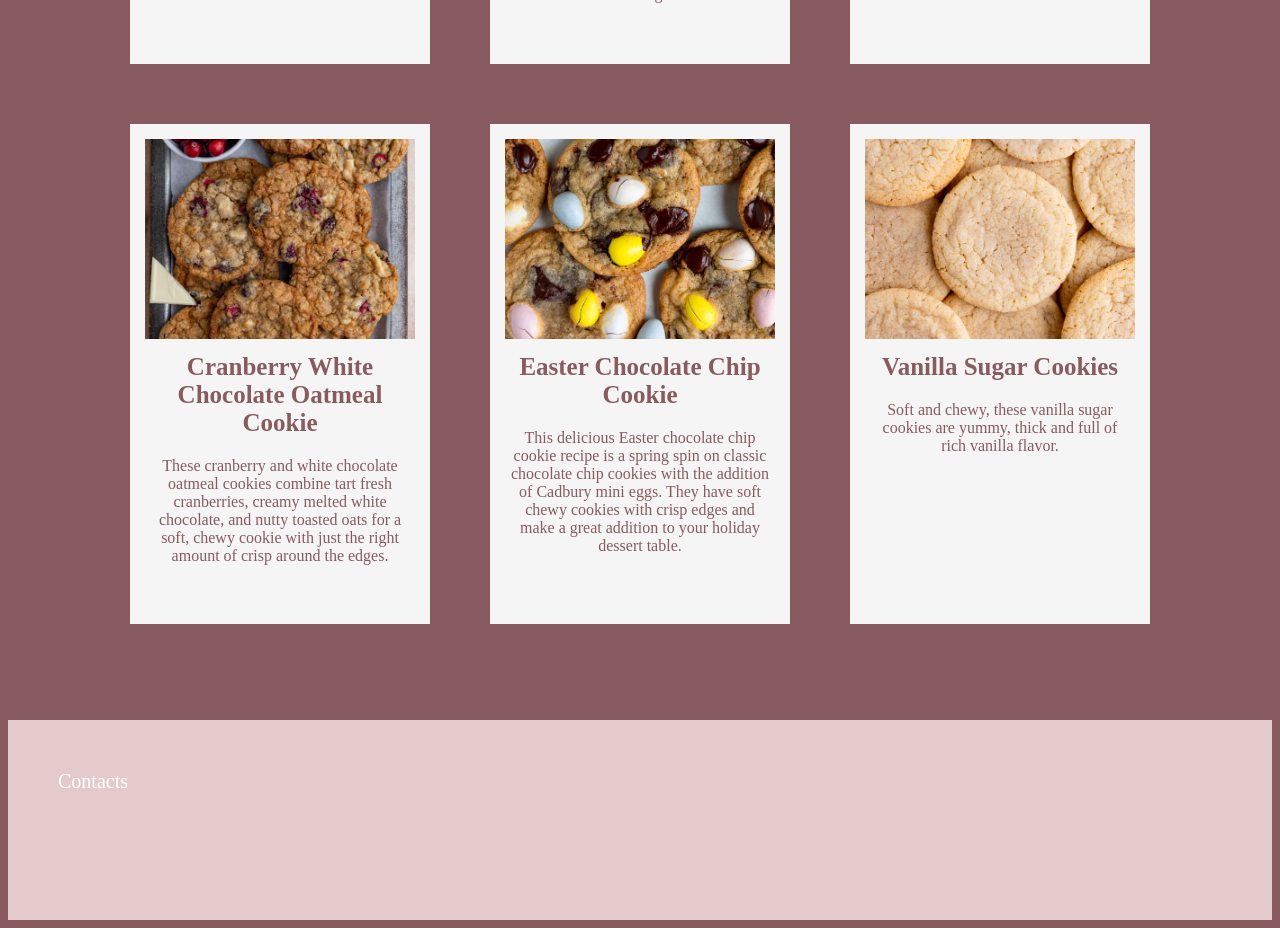
==== commit bbddba7f: "spell check for index page" ====
--- a/index.html
+++ b/index.html
@@ -4,11 +4,11 @@
 <meta charset="UTF-8">
 <meta name="viewport" content="width=device-width, initial-scale=1.0">
 <link rel="stylesheet" href="index-style.css">
-<title>Cookie Recipies</title>
+<title>Cookie Recipes</title>
 </head>
 <body>
     <section class="hero-image">
-        <h1 class="hero-text"> Cookie Recipies </h1>
+        <h1 class="hero-text"> Cookie Recipes </h1>
     </section>
     <div class="description">
         <p class="descriptive-text">
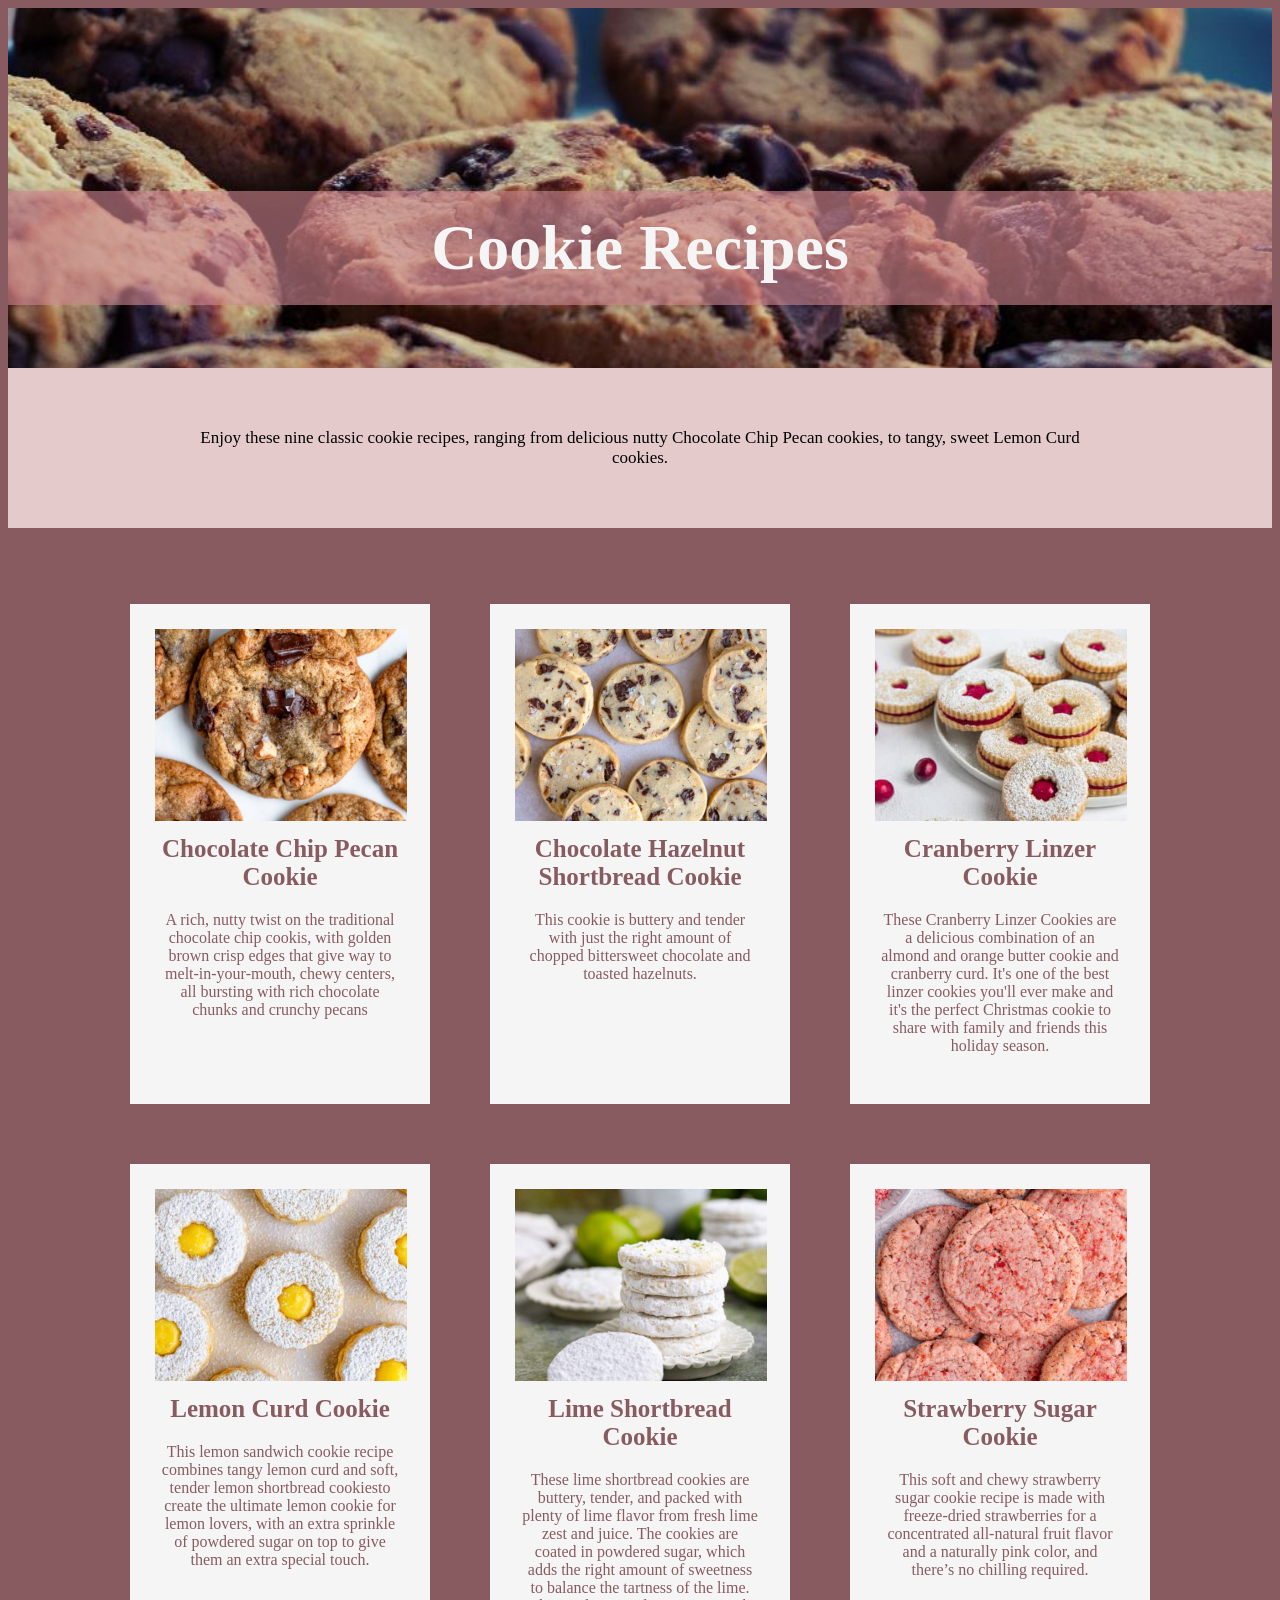
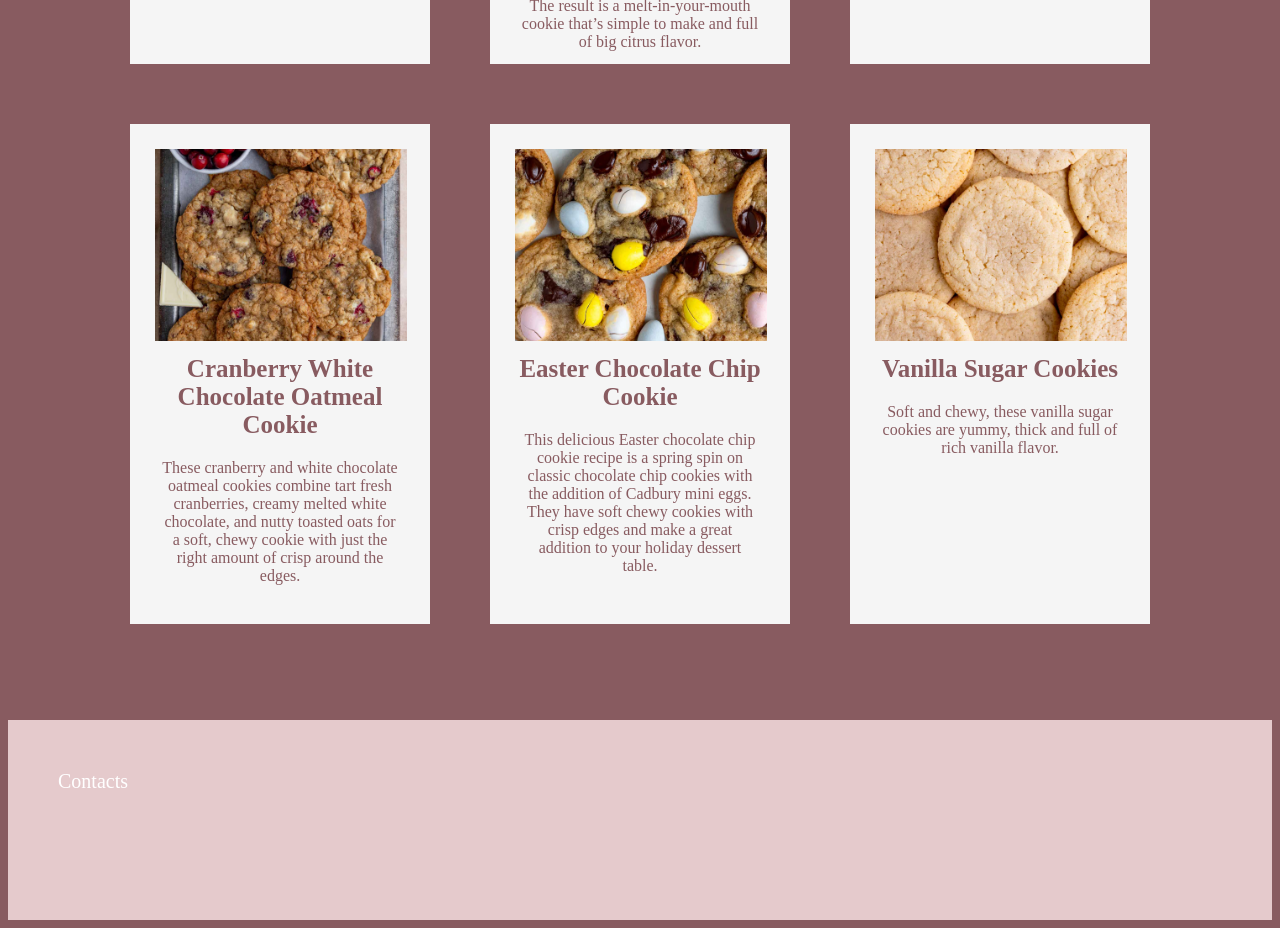
==== commit 6b9ddb24: "tweaked index page recipe card borders" ====
--- a/index.html
+++ b/index.html
@@ -7,6 +7,7 @@
 <title>Cookie Recipes</title>
 </head>
 <body>
+    <!-- Hero Section -->
     <section class="hero-image">
         <h1 class="hero-text"> Cookie Recipes </h1>
     </section>
@@ -15,6 +16,8 @@
             Enjoy these nine classic cookie recipes, ranging from delicious nutty Chocolate Chip Pecan cookies, to tangy, sweet Lemon Curd cookies.
         </p>
     </div>
+
+    <!-- Recipe Card Grid Section -->
     <section class="grid">
         <a href="./chocolate-chip-pecan-recipe-page.html">
             <div class="card">
@@ -79,6 +82,8 @@
                 <p class="card-text">Soft and chewy, these vanilla sugar cookies are yummy, thick and full of rich vanilla flavor.  </p>
             </div>
         </a>
+
+    <!-- Hero Section -->
     </section>
     <div class="banner-box">
         <p class="contacts-text">
--- a/index-style.css
+++ b/index-style.css
@@ -53,9 +53,12 @@
 .card{
     display:inline-block;
     background: whitesmoke;
+    border-style: solid;
+    border-width: 10px;
+    border-color: whitesmoke;
     margin: auto;
-    height: 500px;
-    width: 300px;
+    height: 480px;
+    width: 280px;
     color:#885B60
 }
 .card:hover{
